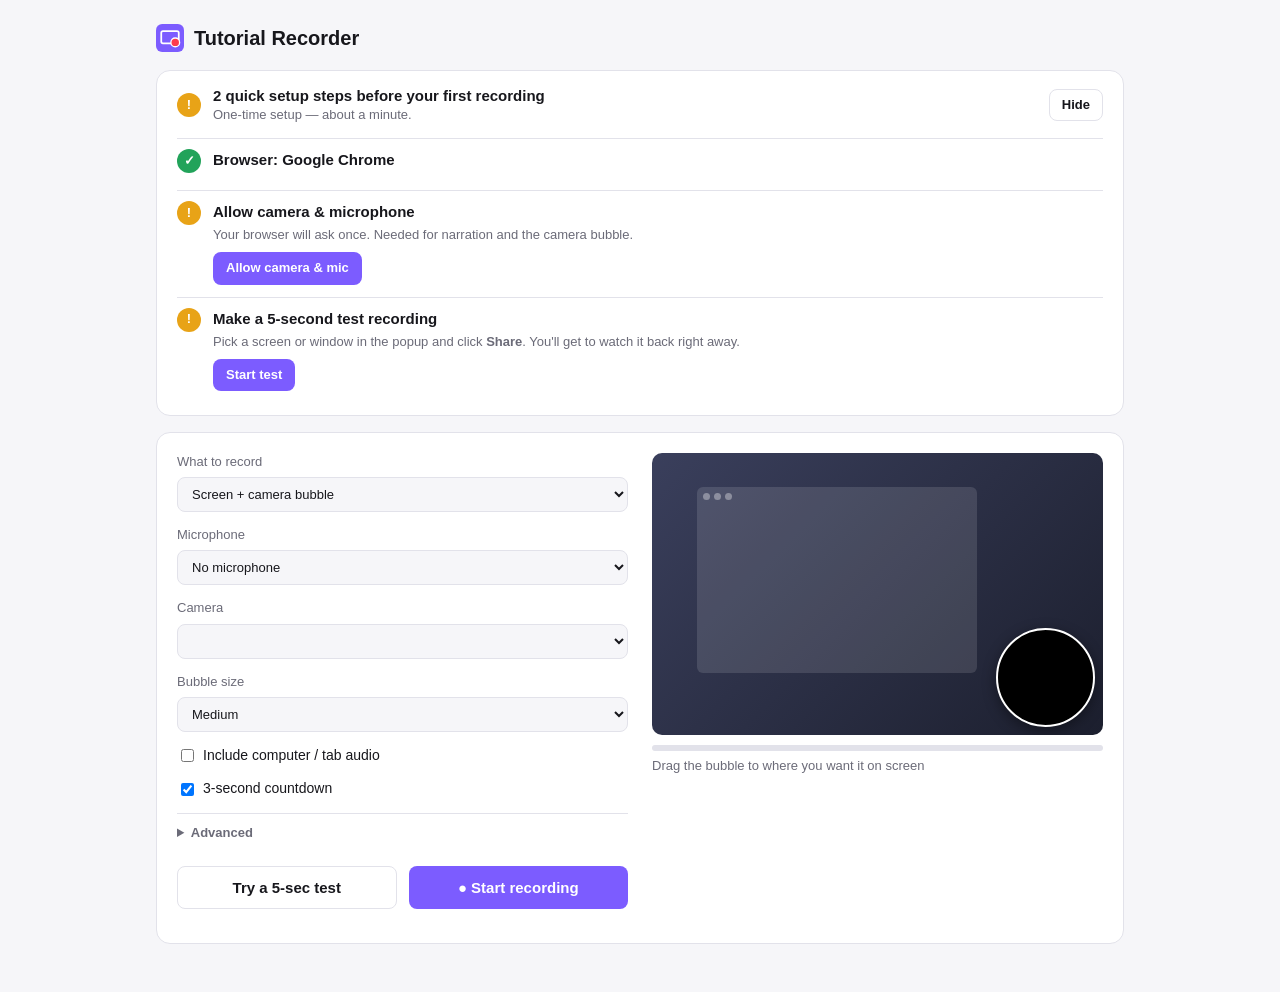
==== index.html @ 593126ca "Tutorial Recorder: browser screen + webcam recorder with setup checklist Loom-style recorder that ru" ====
<!doctype html>
<html lang="en">
<head>
<meta charset="utf-8">
<meta name="viewport" content="width=device-width, initial-scale=1">
<title>Tutorial Recorder</title>
<link rel="manifest" href="manifest.webmanifest">
<link rel="icon" href="icon.svg" type="image/svg+xml">
<meta name="theme-color" content="#7c5cff">
<link rel="stylesheet" href="style.css">
</head>
<body>
<main>
  <header>
    <img src="icon.svg" alt="" width="28" height="28">
    <h1>Tutorial Recorder</h1>
    <button id="installBtn" class="ghost" hidden>Install app</button>
  </header>

  <!-- Setup checklist: live checks for browser, permissions and macOS settings -->
  <section id="checklist" class="panel checklist">
    <div class="cl-head">
      <span id="clIcon" class="cl-icon"></span>
      <div><strong id="clTitle"></strong><div id="clSub" class="hint"></div></div>
      <button id="clToggle" class="ghost small"></button>
    </div>
    <ol id="clItems"></ol>
  </section>

  <!-- Setup -->
  <section id="setup" class="panel">
    <div class="grid">
      <div class="controls">
        <label>What to record
          <select id="mode">
            <option value="screen+cam">Screen + camera bubble</option>
            <option value="screen">Screen only</option>
            <option value="cam">Camera only</option>
          </select>
        </label>
        <label>Microphone
          <select id="micSelect"><option value="">No microphone</option></select>
        </label>
        <label class="camOpt">Camera
          <select id="camSelect"></select>
        </label>
        <div class="row camOpt bubbleOpt">
          <label>Bubble size
            <select id="bubbleSize">
              <option value="0.16">Small</option>
              <option value="0.22" selected>Medium</option>
              <option value="0.30">Large</option>
            </select>
          </label>
        </div>
        <label class="check screenOpt"><input type="checkbox" id="sysAudio"> Include computer / tab audio</label>
        <label class="check"><input type="checkbox" id="countdown" checked> 3-second countdown</label>
        <details class="advanced">
          <summary>Advanced</summary>
          <label>A/V sync: <span id="syncVal">-230 ms</span>
            <input type="range" id="sync" min="-500" max="500" step="10" value="-230">
            <span class="hint">Pre-set for MacBook Pro cameras. Using an external webcam or mic and the lips look off? <a href="synctest.html" target="_blank">Run the sync test</a> and set this to its result.</span>
          </label>
        </details>
        <div class="row startrow">
          <button id="testBtn" class="ghost">Try a 5-sec test</button>
          <button id="startBtn" class="primary">● Start recording</button>
        </div>
        <p class="hint" id="hint"></p>
      </div>
      <div class="preview">
        <div id="mock" class="mock">
          <div class="mockwin"><i></i><i></i><i></i></div>
          <div id="bubble" class="bubble"><video id="bubbleVideo" autoplay muted playsinline></video></div>
        </div>
        <video id="camPreview" autoplay muted playsinline></video>
        <div class="meter"><div id="meterFill"></div></div>
        <p class="hint" id="previewHint"></p>
      </div>
    </div>
  </section>

  <!-- Recording -->
  <section id="recording" class="panel" hidden>
    <div class="recbar">
      <span class="dot"></span><span id="timer">00:00</span>
      <button id="pauseBtn" class="ghost">Pause</button>
      <button id="stopBtn" class="primary">■ Stop</button>
    </div>
    <canvas id="stage"></canvas>
    <p class="hint">This is exactly what's being recorded. Controls also float in a small always-on-top window.</p>
  </section>

  <!-- Review -->
  <section id="review" class="panel" hidden>
    <div id="testReview" class="testreview" hidden>
      <div><strong>How did that look?</strong>
        <p class="hint">Check that you can hear yourself, the bubble is where you want it, and your lips match your voice.</p></div>
      <button id="testAdjustBtn" class="ghost">Change settings</button>
      <button id="testGoBtn" class="primary">Looks good — start recording</button>
    </div>
    <video id="result" controls playsinline></video>
    <div class="row end" id="saveRow">
      <input id="fileName" spellcheck="false">
      <span id="fileExt" class="hint"></span>
      <button id="againBtn" class="ghost">Record another</button>
      <button id="downloadBtn" class="primary">Download</button>
    </div>
    <p class="hint" id="fileInfo"></p>
  </section>

  <div id="countOverlay" hidden><span id="countNum">3</span></div>
</main>
<script src="app.js"></script>
</body>
</html>
---- style.css ----
:root {
  --bg: #f6f6f9; --panel: #fff; --text: #17171c; --muted: #6b6b78;
  --line: #e2e2ea; --accent: #7c5cff; --rec: #ff3b4e;
  color-scheme: light dark;
}
@media (prefers-color-scheme: dark) {
  :root { --bg: #111116; --panel: #1b1b22; --text: #ececf1; --muted: #9a9aa8; --line: #2c2c36; }
}
* { box-sizing: border-box; }
[hidden] { display: none !important; }
body { margin: 0; background: var(--bg); color: var(--text); font: 15px/1.4 -apple-system, BlinkMacSystemFont, "Segoe UI", sans-serif; }
main { max-width: 1000px; margin: 0 auto; padding: 24px 16px 48px; }
header { display: flex; align-items: center; gap: 10px; margin-bottom: 18px; }
header h1 { font-size: 20px; margin: 0; flex: 1; }
.panel { background: var(--panel); border: 1px solid var(--line); border-radius: 14px; padding: 20px; }
.grid { display: grid; grid-template-columns: 1fr 1fr; gap: 24px; }
@media (max-width: 720px) { .grid { grid-template-columns: 1fr; } }
.controls { display: flex; flex-direction: column; gap: 14px; }
label { display: flex; flex-direction: column; gap: 6px; font-size: 13px; color: var(--muted); font-weight: 500; }
label.check { flex-direction: row; align-items: center; color: var(--text); font-size: 14px; font-weight: 400; }
.row { display: flex; gap: 12px; align-items: center; }
.row > label { flex: 1; }
.row.end { justify-content: flex-end; margin-top: 14px; flex-wrap: wrap; }
select, input:not([type=checkbox]):not([type=range]) { font: inherit; color: var(--text); background: var(--bg); border: 1px solid var(--line); border-radius: 8px; padding: 8px 10px; }
#fileName { flex: 1; min-width: 200px; }
button { font: inherit; font-weight: 600; border-radius: 8px; padding: 10px 16px; cursor: pointer; border: 1px solid var(--line); }
button.primary { background: var(--accent); color: #fff; border-color: transparent; }
button.ghost { background: transparent; color: var(--text); }
button:disabled { opacity: .5; cursor: default; }
.hint { color: var(--muted); font-size: 13px; margin: 0; }
.preview #camPreview { width: 100%; aspect-ratio: 16/9; background: #000; border-radius: 10px; object-fit: cover; transform: scaleX(-1); }
.meter { height: 6px; background: var(--line); border-radius: 3px; margin: 10px 0 6px; overflow: hidden; }
#meterFill { height: 100%; width: 0; background: #2ecc71; transition: width 60ms linear; }
.recbar { display: flex; align-items: center; gap: 12px; margin-bottom: 14px; }
.recbar #timer { font-variant-numeric: tabular-nums; font-weight: 600; flex: 1; }
.dot { width: 12px; height: 12px; border-radius: 50%; background: var(--rec); animation: blink 1.2s infinite; }
.paused .dot { animation: none; background: var(--muted); }
@keyframes blink { 50% { opacity: .25; } }
#stage, #result { width: 100%; max-height: 60vh; background: #000; border-radius: 10px; display: block; object-fit: contain; }
#countOverlay { position: fixed; inset: 0; background: rgba(0,0,0,.55); display: grid; place-items: center; z-index: 10; }
#countNum { font-size: 160px; font-weight: 800; color: #fff; }
input[type=range] { accent-color: var(--accent); }
a { color: var(--accent); }
.mock { position: relative; aspect-ratio: 16/10; border-radius: 10px; overflow: hidden; user-select: none; touch-action: none; cursor: crosshair;
  background: linear-gradient(135deg, #3a3f5c, #1c1f2e); }
.mockwin { position: absolute; left: 10%; top: 12%; width: 62%; height: 66%; background: rgba(255,255,255,.12); border-radius: 6px; padding: 6px; display: flex; gap: 4px; }
.mockwin i { width: 7px; height: 7px; border-radius: 50%; background: rgba(255,255,255,.35); }
.bubble { position: absolute; border-radius: 50%; overflow: hidden; border: 2px solid #fff; box-shadow: 0 4px 14px rgba(0,0,0,.4); background: #000; cursor: grab; }
.bubble video { width: 100%; height: 100%; object-fit: cover; transform: scaleX(-1); pointer-events: none; display: block; }
.mock.dragging, .mock.dragging .bubble { cursor: grabbing; }
.checklist { margin-bottom: 16px; padding: 14px 20px; }
.cl-head { display: flex; align-items: center; gap: 12px; }
.cl-head > div { flex: 1; }
button.small { padding: 6px 12px; font-size: 13px; }
.cl-icon, .st { flex: none; width: 24px; height: 24px; border-radius: 50%; display: grid; place-items: center; font-size: 13px; font-weight: 800; color: #fff; background: var(--muted); }
.ok { background: #22a35a; } .bad { background: var(--rec); } .todo { background: #e8a317; } .info { background: var(--line); color: var(--text); }
#clItems { list-style: none; margin: 14px 0 0; padding: 0; display: flex; flex-direction: column; gap: 2px; }
#clItems > li { display: flex; gap: 12px; padding: 10px 0; border-top: 1px solid var(--line); }
#clItems > li > div { flex: 1; }
#clItems .tag { font-size: 11px; font-weight: 600; color: var(--muted); border: 1px solid var(--line); border-radius: 4px; padding: 0 5px; margin-left: 6px; }
#clItems p { margin: 4px 0 0; color: var(--muted); font-size: 13px; }
#clItems ol { margin: 6px 0 0; padding-left: 18px; color: var(--muted); font-size: 13px; }
#clItems .acts { display: flex; gap: 8px; margin-top: 8px; flex-wrap: wrap; }
#hint.err { color: var(--rec); font-weight: 600; }
a.btnlink { display: inline-block; font-weight: 600; font-size: 13px; padding: 6px 12px; border-radius: 8px; border: 1px solid var(--line); color: var(--text); text-decoration: none; }
.startrow > button { flex: 1; }
details.advanced { border-top: 1px solid var(--line); padding-top: 10px; }
details.advanced summary { cursor: pointer; color: var(--muted); font-size: 13px; font-weight: 600; margin-bottom: 10px; }
.testreview { display: flex; align-items: center; gap: 12px; flex-wrap: wrap; margin-bottom: 14px; }
.testreview > div { flex: 1; min-width: 240px; }
.testreview p { margin: 2px 0 0; }
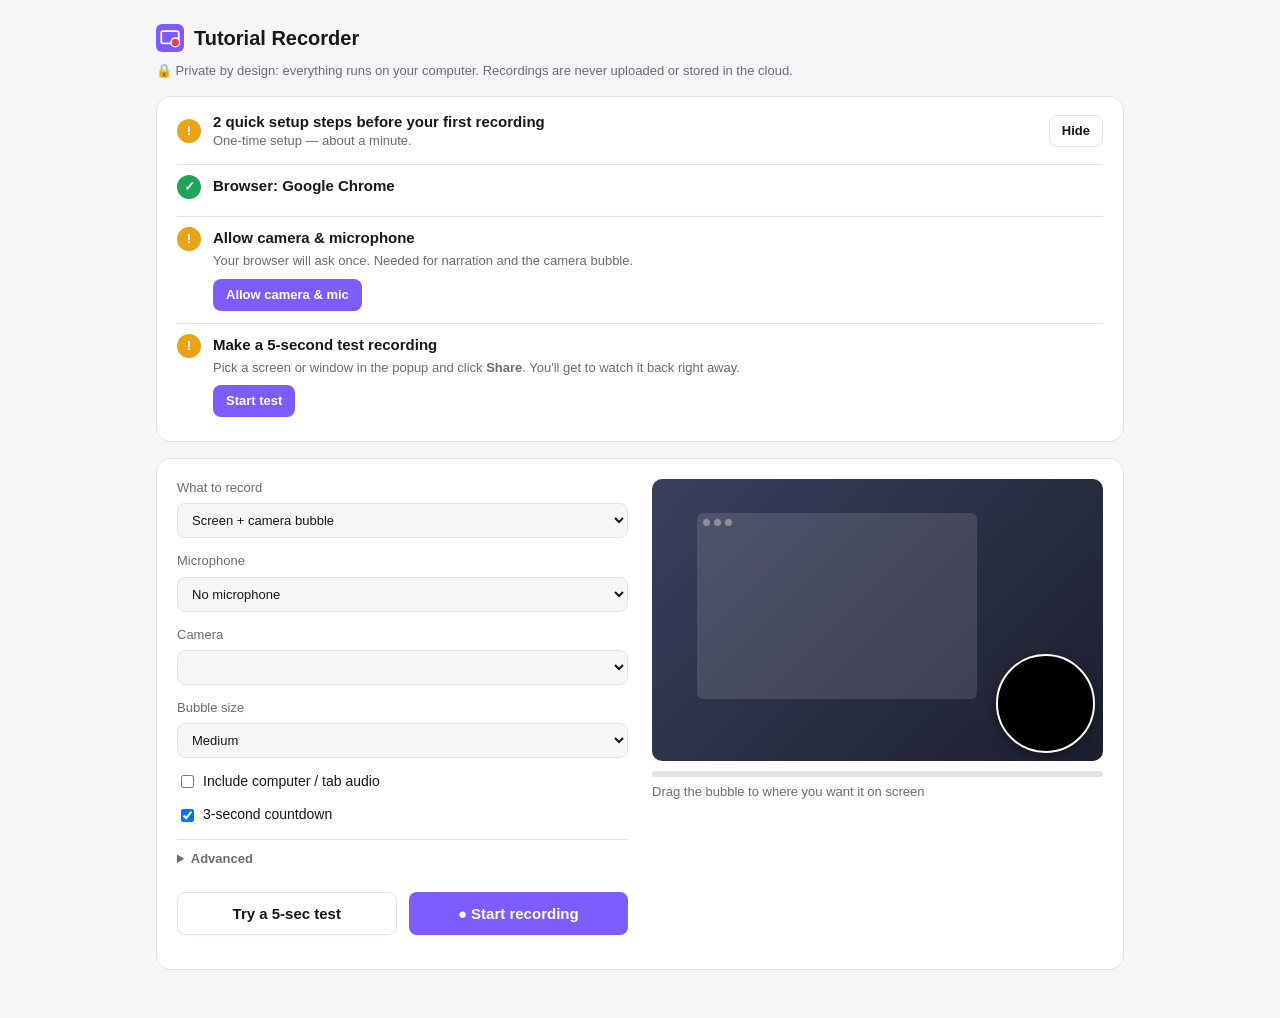
==== commit 3d98789b: "Add privacy notes: recordings never leave the user's computer Co-Authored-By: Claude Opus 5.5 <norep" ====
--- a/index.html
+++ b/index.html
@@ -16,6 +16,7 @@
     <h1>Tutorial Recorder</h1>
     <button id="installBtn" class="ghost" hidden>Install app</button>
   </header>
+  <p class="privacy">🔒 Private by design: everything runs on your computer. Recordings are never uploaded or stored in the cloud.</p>
 
   <!-- Setup checklist: live checks for browser, permissions and macOS settings -->
   <section id="checklist" class="panel checklist">
@@ -107,6 +108,7 @@
       <button id="downloadBtn" class="primary">Download</button>
     </div>
     <p class="hint" id="fileInfo"></p>
+    <p class="hint" id="saveNote">This video only exists on this computer and hasn't been uploaded anywhere. Download it before closing this tab or it will be lost.</p>
   </section>
 
   <div id="countOverlay" hidden><span id="countNum">3</span></div>
--- a/style.css
+++ b/style.css
@@ -69,3 +69,4 @@
 .testreview { display: flex; align-items: center; gap: 12px; flex-wrap: wrap; margin-bottom: 14px; }
 .testreview > div { flex: 1; min-width: 240px; }
 .testreview p { margin: 2px 0 0; }
+.privacy { margin: -8px 0 16px; color: var(--muted); font-size: 13px; }
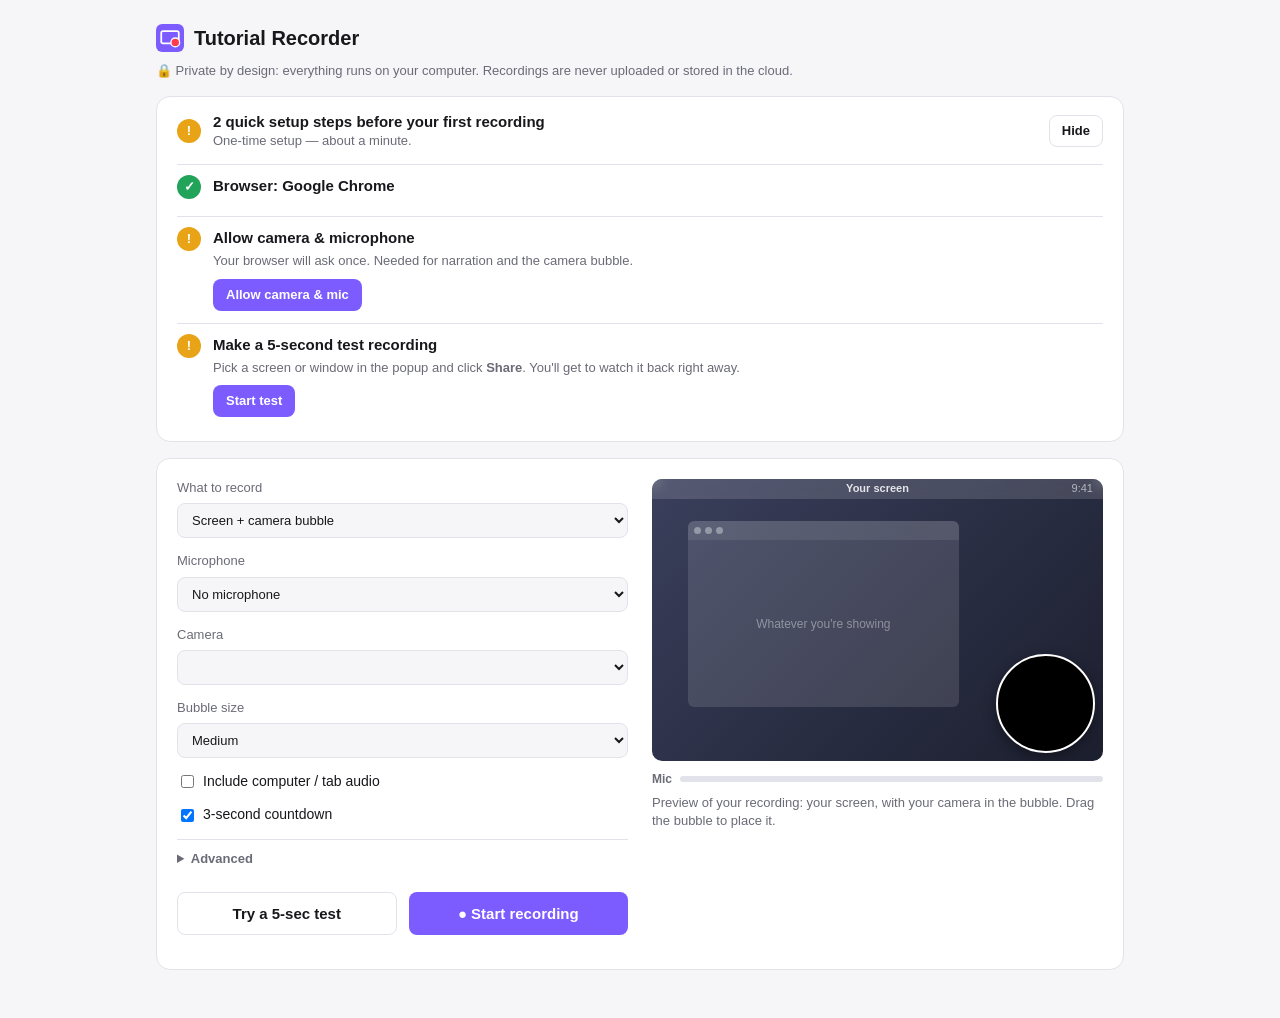
==== commit 4909e024: "Make the bubble preview read as your screen: menu bar, labeled window, mic label Co-Authored-By: Cla" ====
--- a/index.html
+++ b/index.html
@@ -71,11 +71,12 @@
       </div>
       <div class="preview">
         <div id="mock" class="mock">
-          <div class="mockwin"><i></i><i></i><i></i></div>
+          <div class="mockbar"><b>Your screen</b><span class="mockclock">9:41</span></div>
+          <div class="mockwin"><div class="mockwinbar"><i></i><i></i><i></i></div><span>Whatever you're showing</span></div>
           <div id="bubble" class="bubble"><video id="bubbleVideo" autoplay muted playsinline></video></div>
         </div>
         <video id="camPreview" autoplay muted playsinline></video>
-        <div class="meter"><div id="meterFill"></div></div>
+        <div class="meterrow"><span>Mic</span><div class="meter"><div id="meterFill"></div></div></div>
         <p class="hint" id="previewHint"></p>
       </div>
     </div>
--- a/style.css
+++ b/style.css
@@ -29,7 +29,8 @@
 button:disabled { opacity: .5; cursor: default; }
 .hint { color: var(--muted); font-size: 13px; margin: 0; }
 .preview #camPreview { width: 100%; aspect-ratio: 16/9; background: #000; border-radius: 10px; object-fit: cover; transform: scaleX(-1); }
-.meter { height: 6px; background: var(--line); border-radius: 3px; margin: 10px 0 6px; overflow: hidden; }
+.meterrow { display: flex; align-items: center; gap: 8px; margin: 10px 0 6px; font-size: 12px; font-weight: 600; color: var(--muted); }
+.meter { flex: 1; height: 6px; background: var(--line); border-radius: 3px; overflow: hidden; }
 #meterFill { height: 100%; width: 0; background: #2ecc71; transition: width 60ms linear; }
 .recbar { display: flex; align-items: center; gap: 12px; margin-bottom: 14px; }
 .recbar #timer { font-variant-numeric: tabular-nums; font-weight: 600; flex: 1; }
@@ -43,8 +44,15 @@
 a { color: var(--accent); }
 .mock { position: relative; aspect-ratio: 16/10; border-radius: 10px; overflow: hidden; user-select: none; touch-action: none; cursor: crosshair;
   background: linear-gradient(135deg, #3a3f5c, #1c1f2e); }
-.mockwin { position: absolute; left: 10%; top: 12%; width: 62%; height: 66%; background: rgba(255,255,255,.12); border-radius: 6px; padding: 6px; display: flex; gap: 4px; }
-.mockwin i { width: 7px; height: 7px; border-radius: 50%; background: rgba(255,255,255,.35); }
+.mockbar { position: absolute; inset: 0 0 auto; height: 7%; min-height: 18px; display: flex; align-items: center; gap: 10px; padding: 0 10px;
+  background: rgba(255,255,255,.14); backdrop-filter: blur(6px); color: rgba(255,255,255,.85); font-size: 11px; pointer-events: none; }
+.mockbar b { position: absolute; left: 50%; transform: translateX(-50%); font-weight: 700; white-space: nowrap; }
+.mockclock { margin-left: auto; opacity: .7; }
+.mockwin { position: absolute; left: 8%; top: 15%; width: 60%; height: 66%; background: rgba(255,255,255,.12); border-radius: 6px; overflow: hidden;
+  display: grid; grid-template-rows: auto 1fr; pointer-events: none; }
+.mockwinbar { display: flex; gap: 4px; padding: 6px; background: rgba(255,255,255,.08); }
+.mockwinbar i { width: 7px; height: 7px; border-radius: 50%; background: rgba(255,255,255,.35); }
+.mockwin span { display: grid; place-items: center; color: rgba(255,255,255,.4); font-size: 12px; text-align: center; padding: 0 8px; }
 .bubble { position: absolute; border-radius: 50%; overflow: hidden; border: 2px solid #fff; box-shadow: 0 4px 14px rgba(0,0,0,.4); background: #000; cursor: grab; }
 .bubble video { width: 100%; height: 100%; object-fit: cover; transform: scaleX(-1); pointer-events: none; display: block; }
 .mock.dragging, .mock.dragging .bubble { cursor: grabbing; }
